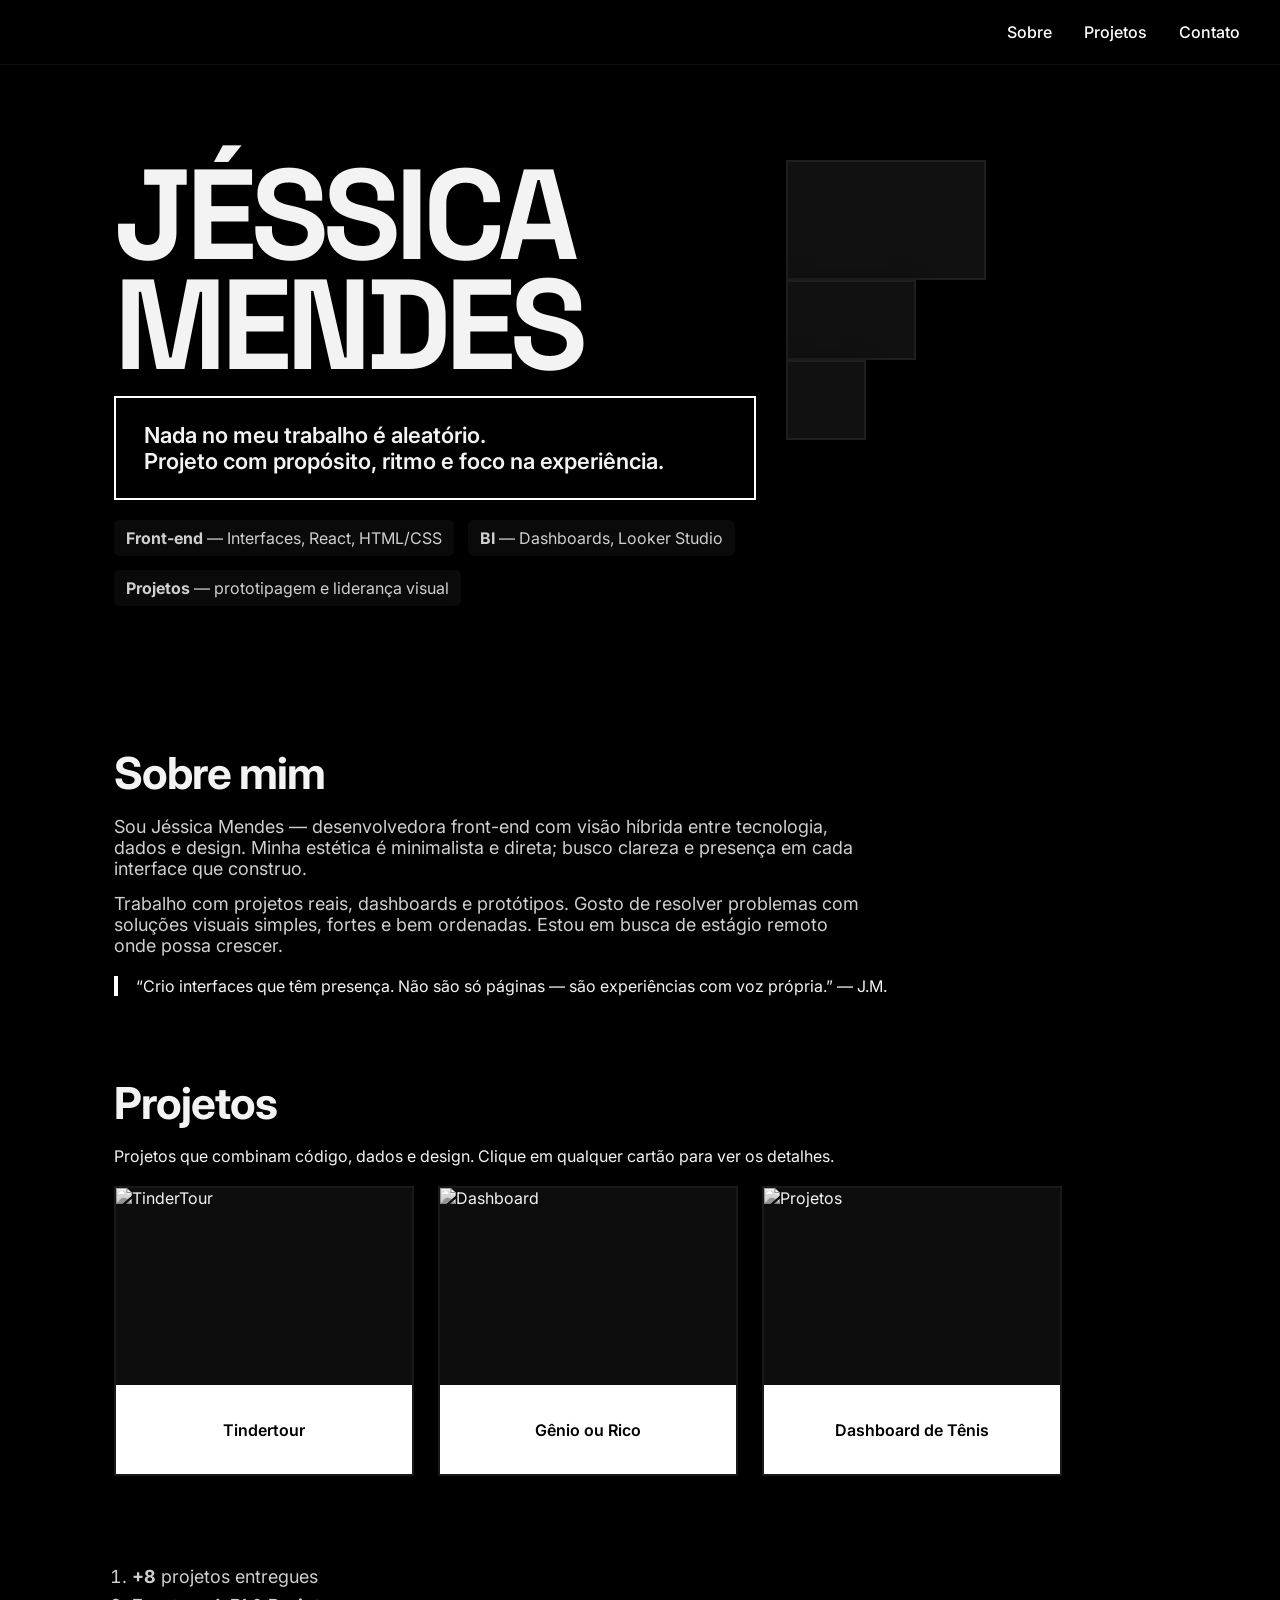
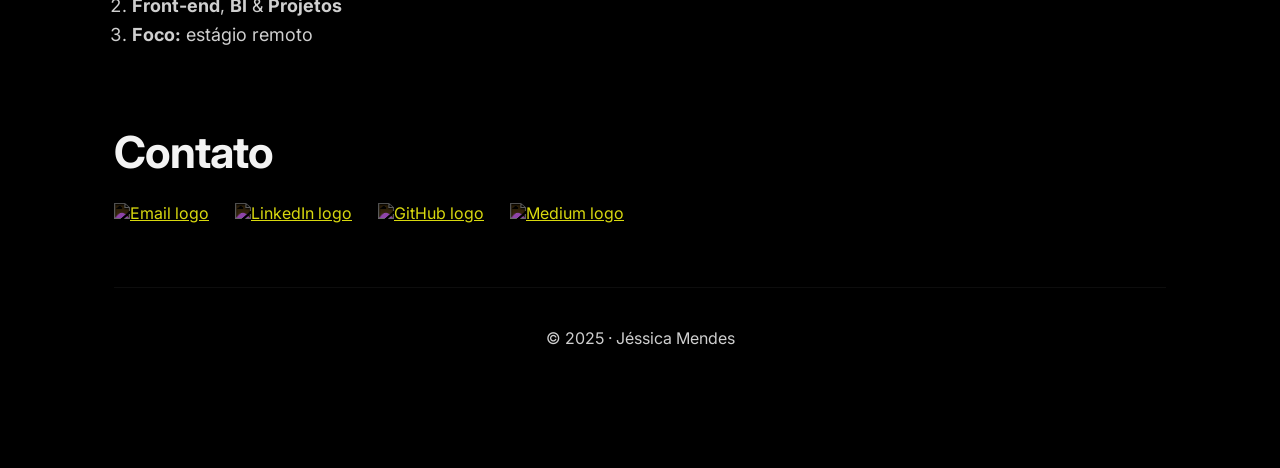
==== index.html @ 5c65467e "Adicionando pasta a um repositório vazio" ====
<!DOCTYPE html>
<html lang="pt-BR">
<head>
  <meta charset="utf-8" />
  <meta name="viewport" content="width=device-width,initial-scale=1" />
  <title>Jéssica Mendes — Portfólio</title>

  <!-- Fonts -->
  <link href="https://fonts.googleapis.com/css2?family=Space+Grotesk:wght@400;600;700&family=Inter:wght@300;400;500&display=swap" rel="stylesheet">

  <!-- Styles -->
  <link rel="stylesheet" href="styles.css" />
</head>
<body>
  <!-- NAVBAR -->
  <nav class="navbar">
    <a href="sobre.html">Sobre</a>
    <a href="projetos.html">Projetos</a>
    <a href="contato.html">Contato</a>
  </nav>

  <main class="container">

    <!-- HERO -->
    <header class="hero" id="hero">
      <div class="hero-grid">

        <div class="hero-left">
          <h1 class="hero-title">Jéssica<br>Mendes</h1>

          <div class="manifesto-box">
            Nada no meu trabalho é aleatório.<br>
            Projeto com propósito, ritmo e foco na experiência.
          </div>

          <ul class="highlights">
            <li><strong>Front-end</strong> — Interfaces, React, HTML/CSS</li>
            <li><strong>BI</strong> — Dashboards, Looker Studio</li>
            <li><strong>Projetos</strong> — prototipagem e liderança visual</li>
          </ul>
        </div>

        <div class="hero-right">
          <div class="square sq-lg"></div>
          <div class="square sq-md"></div>
          <div class="square sq-sm"></div>
        </div>

      </div>
    </header>

    <!-- SOBRE -->
    <section id="sobre" class="section">
      <h2 class="section-title">Sobre mim</h2>

      <p class="about-text">
        Sou Jéssica Mendes — desenvolvedora front-end com visão híbrida entre tecnologia, dados e design.
        Minha estética é minimalista e direta; busco clareza e presença em cada interface que construo.
      </p>

      <p class="about-text">
        Trabalho com projetos reais, dashboards e protótipos. Gosto de resolver problemas com soluções
        visuais simples, fortes e bem ordenadas. Estou em busca de estágio remoto onde possa crescer.
      </p>

      <div class="quote-box">
        “Crio interfaces que têm presença. Não são só páginas — são experiências com voz própria.” — J.M.
      </div>

      <div class="editorial-collage">
        <div class="shape shape-2"></div>
        <div class="stroke-horizontal"></div>
        <div class="shape shape-1"></div>
      </div>
    </section>

    <!-- PROJETOS -->
    <section id="projetos" class="section">
      <h2 class="section-title">Projetos</h2>

      <p class="section-description">
        Projetos que combinam código, dados e design. Clique em qualquer cartão para ver os detalhes.
      </p>

      <div class="cards-wrapper">

        <a href="tindertour.html" class="slide-card">
          <img src="https://images.passagensimperdiveis.com.br/wp-content/uploads/2025/01/21094614/blog_banner-1-3.png" alt="TinderTour">
          <div class="slide-title">Tindertour</div>
        </a>

        <article class="slide-card">
          <img src="https://admin.cnnbrasil.com.br/wp-content/uploads/sites/12/2025/09/" alt="Dashboard">
          <div class="slide-title">Gênio ou Rico</div>
        </article>

        <article class="slide-card">
          <img src="https://admin.cnnbrasil.com.br/wp-content/uploads/sites/12/2025/09/Djokovic-e-Alcaraz-e1756895047788.jpg?w=1200&h=900&crop=1" alt="Projetos">
          <div class="slide-title">Dashboard de Tênis</div>
        </article>

      </div>
    </section>

    <!-- DESTAQUES -->
    <section class="section highlights-numbers">
      <ol>
        <li><strong>+8</strong> projetos entregues</li>
        <li><strong>Front-end</strong>, <strong>BI</strong> & <strong>Projetos</strong></li>
        <li><strong>Foco:</strong> estágio remoto</li>
      </ol>
    </section>

    <!-- CONTATO -->
    <section id="contato" class="section contact-section">
      <h2 class="section-title">Contato</h2>

      <div class="contact-icons">

        <a href="mailto:jessicamendesdelima09@gmail.com" class="icon-link" aria-label="Email">
          <img src="https://cdn.jsdelivr.net/npm/simple-icons@v9/icons/maildotru.svg" alt="Email logo">
        </a>

        <a href="https://www.linkedin.com/in/jéssica-mendes-de-lima-079778274/" class="icon-link" target="_blank" aria-label="LinkedIn">
          <img src="https://cdn.jsdelivr.net/npm/simple-icons@v9/icons/linkedin.svg" alt="LinkedIn logo">
        </a>

        <a href="https://github.com/jhesslima" class="icon-link" target="_blank" aria-label="GitHub">
          <img src="https://cdn.jsdelivr.net/npm/simple-icons@v9/icons/github.svg" alt="GitHub logo">
        </a>

        <a href="https://medium.com" class="icon-link" target="_blank" aria-label="Medium">
          <img src="https://cdn.jsdelivr.net/npm/simple-icons@v9/icons/medium.svg" alt="Medium logo">
        </a>

      </div>
    </section>


    <footer class="footer">© 2025 · Jéssica Mendes</footer>

  </main>

  <script src="script.js"></script>
</body>
</html>
---- styles.css ----
* {
  margin: 0;
  padding: 0;
  box-sizing: border-box;
}

:root {
  --bg: #000;
  --text: #f3f3f3;
  --muted: #cfcfcf;
  --accent: #fff;
}

body {
  background: var(--bg);
  color: var(--text);
  font-family: 'Inter', sans-serif;
  -webkit-font-smoothing: antialiased;
}

/* NAVBAR */
.navbar {
  position: fixed;
  top: 0;
  width: 100%;
  padding: 22px 40px;
  display: flex;
  justify-content: flex-end;
  gap: 32px;
  background: rgba(0, 0, 0, 0.6);
  border-bottom: 1px solid rgba(255, 255, 255, 0.05);
  backdrop-filter: blur(6px);
  z-index: 50;
}

.navbar a {
  color: var(--accent);
  text-decoration: none;
  font-weight: 500;
}

/* CONTAINER */
.container {
  max-width: 1100px;
  margin: 0 auto;
  padding: 160px 24px 80px;
  position: relative;
}

/* HERO */
.hero {
  position: relative;
  padding-bottom: 60px;
}

/* textura suave usando sua imagem */
.hero::before {
  content: "";
  position: absolute;
  inset: 0;
  height: 450px;
  background-image: url("IMG-20241107-WA0014.jpg");
  background-size: cover;
  background-position: center;
  opacity: 0.07;
  z-index: 0;
  pointer-events: none;
}

.hero-grid {
  display: grid;
  grid-template-columns: 1fr 380px;
  gap: 30px;
  position: relative;
  z-index: 2;
}

/* TÍTULO */
.hero-title {
  font-family: 'Space Grotesk', sans-serif;
  font-size: 128px;
  font-weight: 700;
  line-height: 0.86;
  letter-spacing: -6px;
  text-transform: uppercase;
}

/* MANIFESTO */
.manifesto-box {
  border: 2px solid var(--accent);
  padding: 24px 28px;
  margin-top: 16px;
  font-size: 22px;
  font-weight: 600;
}

/* HIGHLIGHTS */
.highlights {
  margin-top: 20px;
  list-style: none;
  display: flex;
  flex-wrap: wrap;
  gap: 14px;
}

.highlights li {
  background: rgba(255, 255, 255, 0.04);
  padding: 8px 12px;
  border-radius: 6px;
  color: var(--muted);
}

/* QUADRADOS */
.square {
  background: #111;
  border: 2px solid rgba(255, 255, 255, 0.06);
  box-shadow: 0 4px 18px rgba(0, 0, 0, 0.5);
}

.sq-lg { width: 200px; height: 120px; }
.sq-md { width: 130px; height: 80px; }
.sq-sm { width: 80px;  height: 80px; }

/* SOBRE */
.section {
  margin-top: 80px;
}

.section-title {
  font-size: 44px;
  letter-spacing: -1px;
  margin-bottom: 16px;
}

.about-text {
  font-size: 18px;
  color: var(--muted);
  max-width: 760px;
  margin-bottom: 14px;
}

.quote-box {
  margin-top: 20px;
  padding-left: 18px;
  border-left: 4px solid var(--accent);
}

/* PROJETOS */
.cards-wrapper {
  display: flex;
  gap: 24px;
  overflow-x: auto;
  padding-bottom: 10px;
  padding-top: 20px;
}

.slide-card {
  width: 300px;
  height: 290px;
  display: flex;
  flex-direction: column;
  background: #0d0d0d;
  border: 2px solid rgba(255, 255, 255, 0.05);
  overflow: hidden;
  transition: 0.3s ease;
  cursor: pointer;
}

a.slide-card {
  text-decoration: none;
  color: inherit;
}

/* Estado normal: imagens em preto e branco */
.slide-card img {
  width: 100%;
  height: 200px;
  object-fit: cover;
  filter: grayscale(100%);
  transition: filter 0.35s ease, transform 0.35s ease;
}

/* No hover: volta à cor original */
.slide-card:hover img {
  filter: grayscale(0%);
}

.slide-title {
  height: 90px;
  display: flex;
  justify-content: center;
  align-items: center;
  background: #fff;
  color: #000;
  font-weight: 600;
  font-size: 16px;
  text-align: center;
  padding: 0 16px;
}

/* efeito blur nos outros cards */
.cards-wrapper:hover .slide-card:not(:hover) {
  filter: blur(2px) brightness(0.7);
}

/* DESTAQUES ENUMERADOS */
.highlights-numbers ol {
  margin-left: 18px;
  color: var(--muted);
  font-size: 18px;
}

.highlights-numbers li {
  margin-bottom: 8px;
}

/* ---- CONTATO COM ÍCONES PB ---- */

.contact-section {
  margin-top: 80px;
}

.contact-icons {
  display: flex;
  gap: 26px;
  margin-top: 24px;
}

.icon-link img {
  width: 26px;
  height: 26px;
  filter: invert(1); /* transforma preto em branco */
  opacity: 0.85;
  transition: 0.25s ease;
}

.icon-link:hover img {
  opacity: 1;
  transform: scale(1.12);
}

/* FOOTER */
.footer {
  margin-top: 64px;
  padding-top: 40px;
  padding-bottom: 40px;
  text-align: center;
  border-top: 1px solid rgba(255, 255, 255, 0.05);
  color: var(--muted);
}
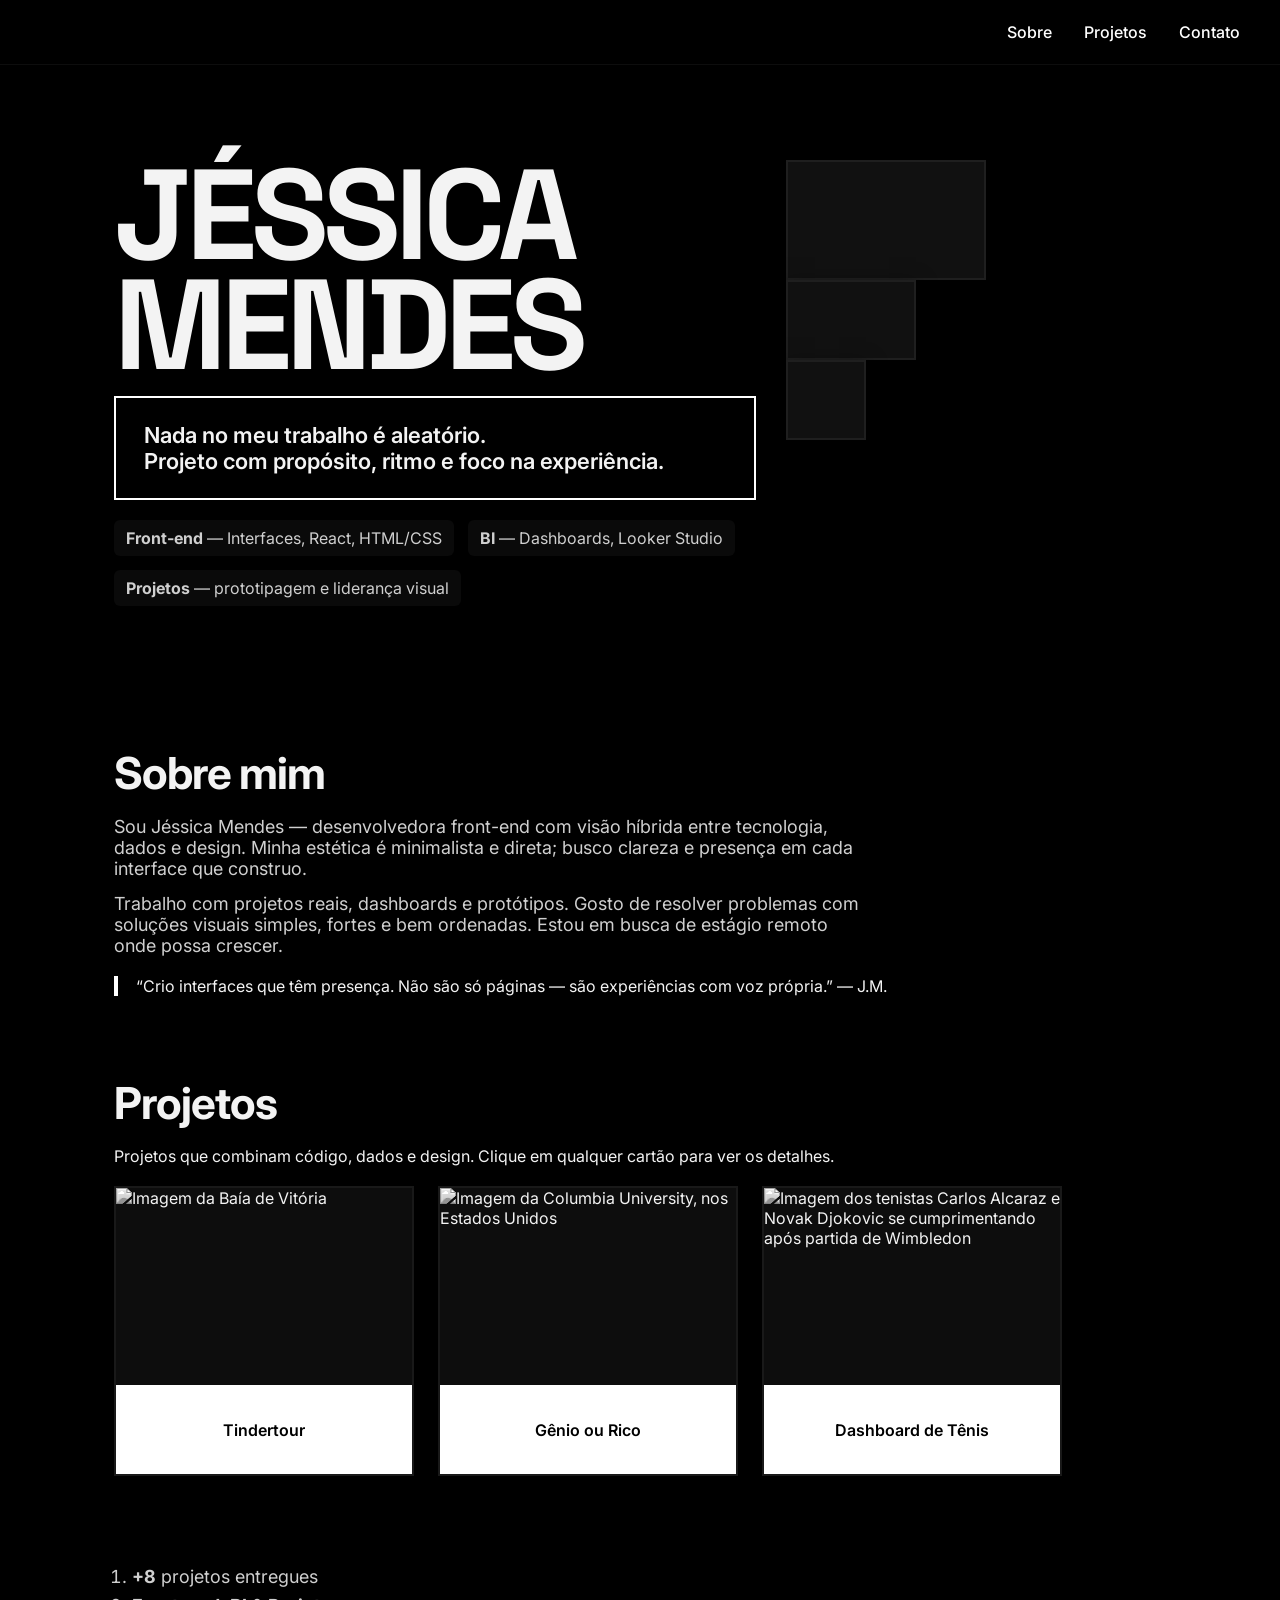
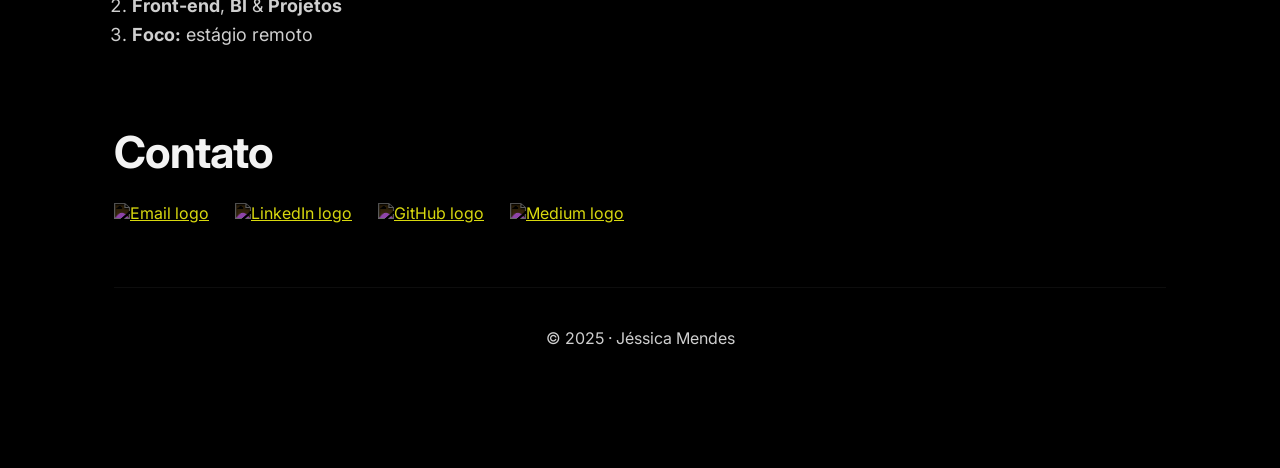
==== commit a758a795: "feat: atualizando página Sobre com novas seções" ====
--- a/index.html
+++ b/index.html
@@ -85,17 +85,17 @@
       <div class="cards-wrapper">
 
         <a href="tindertour.html" class="slide-card">
-          <img src="https://images.passagensimperdiveis.com.br/wp-content/uploads/2025/01/21094614/blog_banner-1-3.png" alt="TinderTour">
+          <img src="https://images.passagensimperdiveis.com.br/wp-content/uploads/2025/01/21094614/blog_banner-1-3.png" alt="Imagem da Baía de Vitória">
           <div class="slide-title">Tindertour</div>
         </a>
 
         <article class="slide-card">
-          <img src="https://admin.cnnbrasil.com.br/wp-content/uploads/sites/12/2025/09/" alt="Dashboard">
+          <img src="https://i.pinimg.com/originals/21/91/06/2191066630d3f180e0dc73d3888eaa71.jpg" alt="Imagem da Columbia University, nos Estados Unidos">
           <div class="slide-title">Gênio ou Rico</div>
         </article>
 
         <article class="slide-card">
-          <img src="https://admin.cnnbrasil.com.br/wp-content/uploads/sites/12/2025/09/Djokovic-e-Alcaraz-e1756895047788.jpg?w=1200&h=900&crop=1" alt="Projetos">
+          <img src="https://admin.cnnbrasil.com.br/wp-content/uploads/sites/12/2025/09/Djokovic-e-Alcaraz-e1756895047788.jpg?w=1200&h=900&crop=1" alt="Imagem dos tenistas Carlos Alcaraz e Novak Djokovic se cumprimentando após partida de Wimbledon">
           <div class="slide-title">Dashboard de Tênis</div>
         </article>
 
@@ -129,7 +129,7 @@
           <img src="https://cdn.jsdelivr.net/npm/simple-icons@v9/icons/github.svg" alt="GitHub logo">
         </a>
 
-        <a href="https://medium.com" class="icon-link" target="_blank" aria-label="Medium">
+        <a href="https://medium.com/@jhesslima" class="icon-link" target="_blank" aria-label="Medium">
           <img src="https://cdn.jsdelivr.net/npm/simple-icons@v9/icons/medium.svg" alt="Medium logo">
         </a>
 
--- a/styles.css
+++ b/styles.css
@@ -145,6 +145,124 @@
   border-left: 4px solid var(--accent);
 }
 
+/* === TRÍPTICO ALUMNI — versão minimalista === */
+
+.alumni-section {
+  margin-top: 70px;
+}
+
+.alumni-grid {
+  display: grid;
+  grid-template-columns: repeat(3, 1fr);
+  gap: 36px;
+  margin-top: 40px;
+}
+
+.alumni-card {
+  text-decoration: none;
+  padding: 32px 20px;
+  color: #fff;
+  border: 2px solid transparent; /* invisível */
+  transition: border-color 0.35s ease;
+  display: flex;
+  flex-direction: column;
+}
+
+.alumni-card:hover {
+  border-color: #ffffff;
+}
+
+.alumni-name {
+  font-family: 'Space Grotesk', sans-serif;
+  font-size: 22px;
+  font-weight: 600;
+  letter-spacing: -1px;
+  color: #ffffff;
+}
+
+.alumni-year {
+  font-family: 'Inter', sans-serif;
+  font-size: 14px;
+  opacity: 0.55;
+  margin-top: 14px;
+  text-transform: uppercase;
+  color: #ffffff;
+}
+
+/* === UNIVERSIDADES — logos minimalistas === */
+
+.universities-section {
+  margin: 120px auto;
+  text-align: center;
+  width: 100%;
+  max-width: 1200px;
+  padding: 0 20px;
+  position: relative;
+  z-index: 3;
+}
+
+.universities-grid {
+  display: flex;
+  justify-content: center;
+  align-items: center;
+  gap: 60px;
+  flex-wrap: nowrap;
+  margin: 80px auto;
+  overflow: visible;
+}
+
+.university-card {
+  width: 140px;
+  height: auto;
+  display: flex;
+  justify-content: center;
+  align-items: center;
+  opacity: 0.7;
+  filter: grayscale(1);
+  transition: opacity .3s ease, filter .3s ease, transform .3s ease;
+  cursor: default;
+}
+
+.university-card:hover {
+  opacity: 1;
+  filter: grayscale(0);
+}
+
+.uni-img {
+  width: 100px;
+  height: auto;
+  object-fit: contain;
+  image-rendering: auto;
+}
+
+.universities-section,
+.universities-grid,
+.university-card,
+.uni-img {
+  position: relative !important;
+  z-index: 999 !important;
+}
+
+.universities-text {
+  margin-top: 50px;
+  font-family: 'Inter', sans-serif;
+  font-size: 18px;
+  color: #ffffff;
+  opacity: 0;
+  transform: translateY(20px);
+  transition: opacity 0.5s ease, transform 0.5s ease;
+}
+
+.universities-text.visible {
+  opacity: 1;
+  transform: translateY(0);
+}
+
+.big-richmond .uni-img {
+  width: 180px;
+  transform: scale(1.2);
+}
+
 /* PROJETOS */
 .cards-wrapper {
   display: flex;
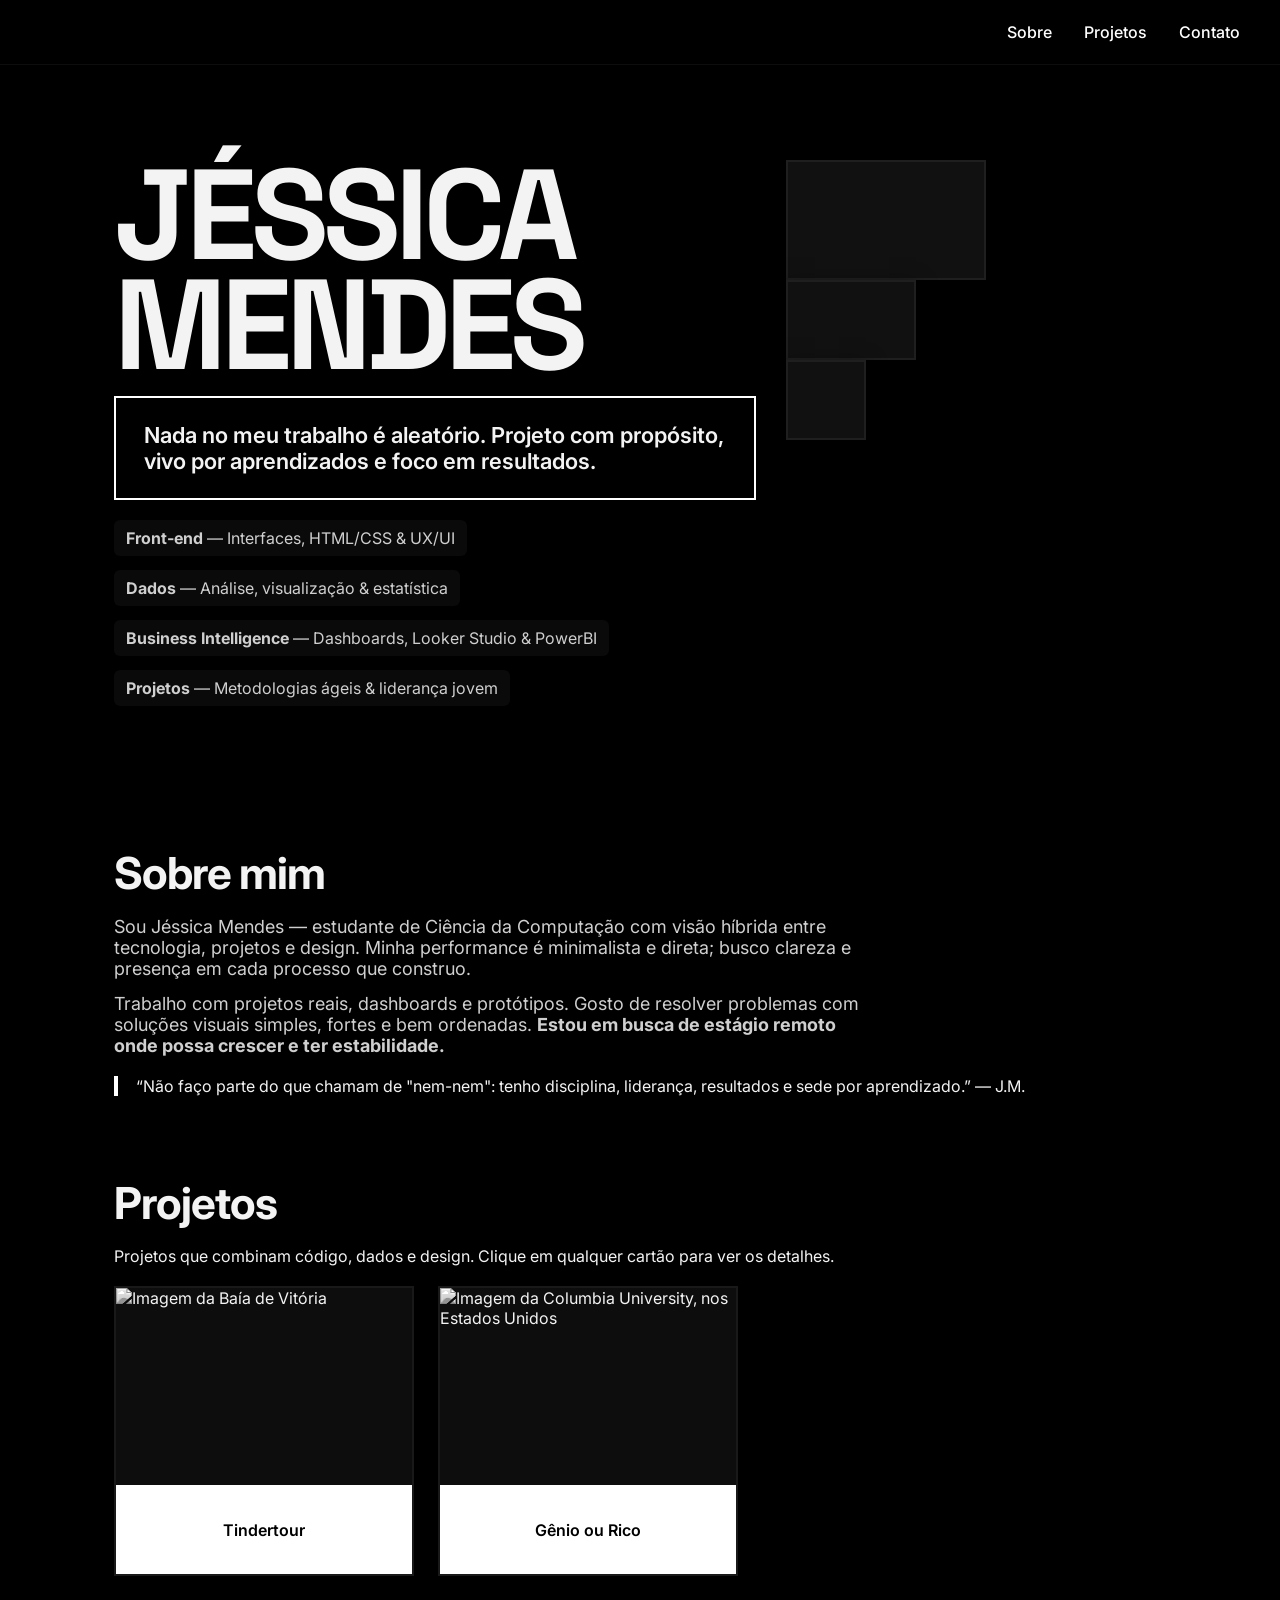
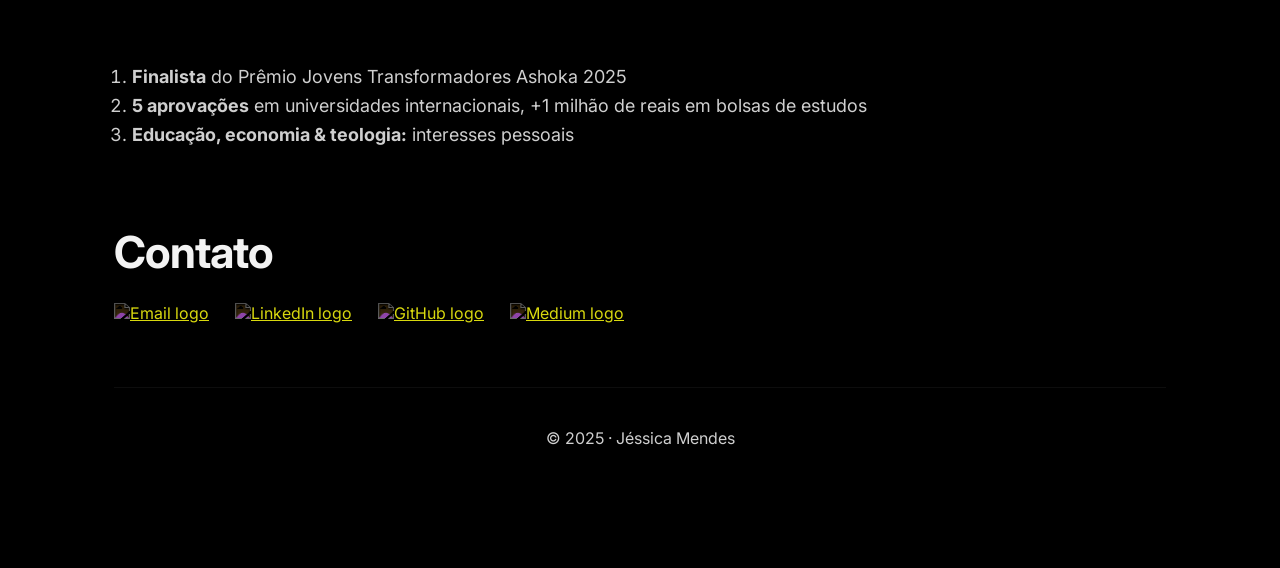
==== commit f8630368: "fix: corrigindo hover dos cards and update: apagando página de contato e acrescentando scroll" ====
--- a/index.html
+++ b/index.html
@@ -16,7 +16,7 @@
   <nav class="navbar">
     <a href="sobre.html">Sobre</a>
     <a href="projetos.html">Projetos</a>
-    <a href="contato.html">Contato</a>
+    <a href="#contato">Contato</a>
   </nav>
 
   <main class="container">
@@ -29,14 +29,14 @@
           <h1 class="hero-title">Jéssica<br>Mendes</h1>
 
           <div class="manifesto-box">
-            Nada no meu trabalho é aleatório.<br>
-            Projeto com propósito, ritmo e foco na experiência.
+            Nada no meu trabalho é aleatório. Projeto com propósito, vivo por aprendizados e foco em resultados.
           </div>
 
           <ul class="highlights">
-            <li><strong>Front-end</strong> — Interfaces, React, HTML/CSS</li>
-            <li><strong>BI</strong> — Dashboards, Looker Studio</li>
-            <li><strong>Projetos</strong> — prototipagem e liderança visual</li>
+            <li><strong>Front-end</strong> — Interfaces, HTML/CSS & UX/UI</li>
+            <li><strong>Dados</strong> — Análise, visualização & estatística</li>
+            <li><strong>Business Intelligence</strong> — Dashboards, Looker Studio & PowerBI</li>
+            <li><strong>Projetos</strong> — Metodologias ágeis & liderança jovem</li>
           </ul>
         </div>
 
@@ -54,17 +54,17 @@
       <h2 class="section-title">Sobre mim</h2>
 
       <p class="about-text">
-        Sou Jéssica Mendes — desenvolvedora front-end com visão híbrida entre tecnologia, dados e design.
-        Minha estética é minimalista e direta; busco clareza e presença em cada interface que construo.
+        Sou Jéssica Mendes — estudante de Ciência da Computação com visão híbrida entre tecnologia, projetos e design.
+        Minha performance é minimalista e direta; busco clareza e presença em cada processo que construo.
       </p>
 
       <p class="about-text">
         Trabalho com projetos reais, dashboards e protótipos. Gosto de resolver problemas com soluções
-        visuais simples, fortes e bem ordenadas. Estou em busca de estágio remoto onde possa crescer.
+        visuais simples, fortes e bem ordenadas. <strong>Estou em busca de estágio remoto onde possa crescer e ter estabilidade.</strong>
       </p>
 
       <div class="quote-box">
-        “Crio interfaces que têm presença. Não são só páginas — são experiências com voz própria.” — J.M.
+        “Não faço parte do que chamam de "nem-nem": tenho disciplina, liderança, resultados e sede por aprendizado.” — J.M.
       </div>
 
       <div class="editorial-collage">
@@ -84,20 +84,20 @@
 
       <div class="cards-wrapper">
 
-        <a href="tindertour.html" class="slide-card">
+        <a href="tindertour.html" class="slide-card" data-card>
           <img src="https://images.passagensimperdiveis.com.br/wp-content/uploads/2025/01/21094614/blog_banner-1-3.png" alt="Imagem da Baía de Vitória">
           <div class="slide-title">Tindertour</div>
         </a>
 
-        <article class="slide-card">
+        <article class="slide-card" data-card>
           <img src="https://i.pinimg.com/originals/21/91/06/2191066630d3f180e0dc73d3888eaa71.jpg" alt="Imagem da Columbia University, nos Estados Unidos">
           <div class="slide-title">Gênio ou Rico</div>
         </article>
 
-        <article class="slide-card">
+        <!-- <article class="slide-card">
           <img src="https://admin.cnnbrasil.com.br/wp-content/uploads/sites/12/2025/09/Djokovic-e-Alcaraz-e1756895047788.jpg?w=1200&h=900&crop=1" alt="Imagem dos tenistas Carlos Alcaraz e Novak Djokovic se cumprimentando após partida de Wimbledon">
           <div class="slide-title">Dashboard de Tênis</div>
-        </article>
+        </article> -->
 
       </div>
     </section>
@@ -105,9 +105,9 @@
     <!-- DESTAQUES -->
     <section class="section highlights-numbers">
       <ol>
-        <li><strong>+8</strong> projetos entregues</li>
-        <li><strong>Front-end</strong>, <strong>BI</strong> & <strong>Projetos</strong></li>
-        <li><strong>Foco:</strong> estágio remoto</li>
+        <li><strong>Finalista</strong> do Prêmio Jovens Transformadores Ashoka 2025</li>
+        <li><strong>5 aprovações</strong> em universidades internacionais, +1 milhão de reais em bolsas de estudos</li>
+        <li><strong>Educação, economia & teologia:</strong> interesses pessoais</li>
       </ol>
     </section>
 
--- a/styles.css
+++ b/styles.css
@@ -9,6 +9,10 @@
   --text: #f3f3f3;
   --muted: #cfcfcf;
   --accent: #fff;
+}
+
+html {
+  scroll-behavior: smooth;
 }
 
 body {
@@ -145,7 +149,110 @@
   border-left: 4px solid var(--accent);
 }
 
-/* === TRÍPTICO ALUMNI — versão minimalista === */
+/* PROJETOS */
+.cards-wrapper {
+  display: flex;
+  gap: 24px;
+  overflow-x: auto;
+  padding-bottom: 10px;
+  padding-top: 20px;
+}
+
+.slide-card {
+  width: 300px;
+  height: 290px;
+  display: flex;
+  flex-direction: column;
+  background: #0d0d0d;
+  border: 2px solid rgba(255, 255, 255, 0.05);
+  overflow: hidden;
+  transition: filter 0.3s ease;
+  cursor: pointer;
+}
+
+.slide-card.blur {
+  filter: blur(2px) brightness(0.7);
+}
+
+a.slide-card {
+  text-decoration: none;
+  color: inherit;
+}
+
+/* Estado normal: imagens em preto e branco */
+.slide-card img {
+  width: 100%;
+  height: 200px;
+  object-fit: cover;
+  filter: grayscale(100%);
+  transition: filter 0.35s ease, transform 0.35s ease;
+}
+
+/* No hover: volta à cor original */
+.slide-card:hover img {
+  filter: grayscale(0%);
+}
+
+.slide-title {
+  height: 90px;
+  display: flex;
+  justify-content: center;
+  align-items: center;
+  background: #fff;
+  color: #000;
+  font-weight: 600;
+  font-size: 16px;
+  text-align: center;
+  padding: 0 16px;
+}
+
+/* DESTAQUES ENUMERADOS */
+.highlights-numbers ol {
+  margin-left: 18px;
+  color: var(--muted);
+  font-size: 18px;
+}
+
+.highlights-numbers li {
+  margin-bottom: 8px;
+}
+
+/* ---- CONTATO COM ÍCONES PB ---- */
+
+.contact-section {
+  margin-top: 80px;
+}
+
+.contact-icons {
+  display: flex;
+  gap: 26px;
+  margin-top: 24px;
+}
+
+.icon-link img {
+  width: 26px;
+  height: 26px;
+  filter: invert(1); /* transforma preto em branco */
+  opacity: 0.85;
+  transition: 0.25s ease;
+}
+
+.icon-link:hover img {
+  opacity: 1;
+  transform: scale(1.12);
+}
+
+/* FOOTER */
+.footer {
+  margin-top: 64px;
+  padding-top: 40px;
+  padding-bottom: 40px;
+  text-align: center;
+  border-top: 1px solid rgba(255, 255, 255, 0.05);
+  color: var(--muted);
+}
+
+/* PÁGINA SOBRE  === TRÍPTICO ALUMNI — versão minimalista === */
 
 .alumni-section {
   margin-top: 70px;
@@ -263,106 +370,4 @@
   transform: scale(1.2);
 }
 
-/* PROJETOS */
-.cards-wrapper {
-  display: flex;
-  gap: 24px;
-  overflow-x: auto;
-  padding-bottom: 10px;
-  padding-top: 20px;
-}
-
-.slide-card {
-  width: 300px;
-  height: 290px;
-  display: flex;
-  flex-direction: column;
-  background: #0d0d0d;
-  border: 2px solid rgba(255, 255, 255, 0.05);
-  overflow: hidden;
-  transition: 0.3s ease;
-  cursor: pointer;
-}
-
-a.slide-card {
-  text-decoration: none;
-  color: inherit;
-}
-
-/* Estado normal: imagens em preto e branco */
-.slide-card img {
-  width: 100%;
-  height: 200px;
-  object-fit: cover;
-  filter: grayscale(100%);
-  transition: filter 0.35s ease, transform 0.35s ease;
-}
-
-/* No hover: volta à cor original */
-.slide-card:hover img {
-  filter: grayscale(0%);
-}
-
-.slide-title {
-  height: 90px;
-  display: flex;
-  justify-content: center;
-  align-items: center;
-  background: #fff;
-  color: #000;
-  font-weight: 600;
-  font-size: 16px;
-  text-align: center;
-  padding: 0 16px;
-}
-
-/* efeito blur nos outros cards */
-.cards-wrapper:hover .slide-card:not(:hover) {
-  filter: blur(2px) brightness(0.7);
-}
-
-/* DESTAQUES ENUMERADOS */
-.highlights-numbers ol {
-  margin-left: 18px;
-  color: var(--muted);
-  font-size: 18px;
-}
-
-.highlights-numbers li {
-  margin-bottom: 8px;
-}
-
-/* ---- CONTATO COM ÍCONES PB ---- */
-
-.contact-section {
-  margin-top: 80px;
-}
-
-.contact-icons {
-  display: flex;
-  gap: 26px;
-  margin-top: 24px;
-}
-
-.icon-link img {
-  width: 26px;
-  height: 26px;
-  filter: invert(1); /* transforma preto em branco */
-  opacity: 0.85;
-  transition: 0.25s ease;
-}
-
-.icon-link:hover img {
-  opacity: 1;
-  transform: scale(1.12);
-}
-
-/* FOOTER */
-.footer {
-  margin-top: 64px;
-  padding-top: 40px;
-  padding-bottom: 40px;
-  text-align: center;
-  border-top: 1px solid rgba(255, 255, 255, 0.05);
-  color: var(--muted);
-}+/* FIM DA PÁGINA SOBRE */
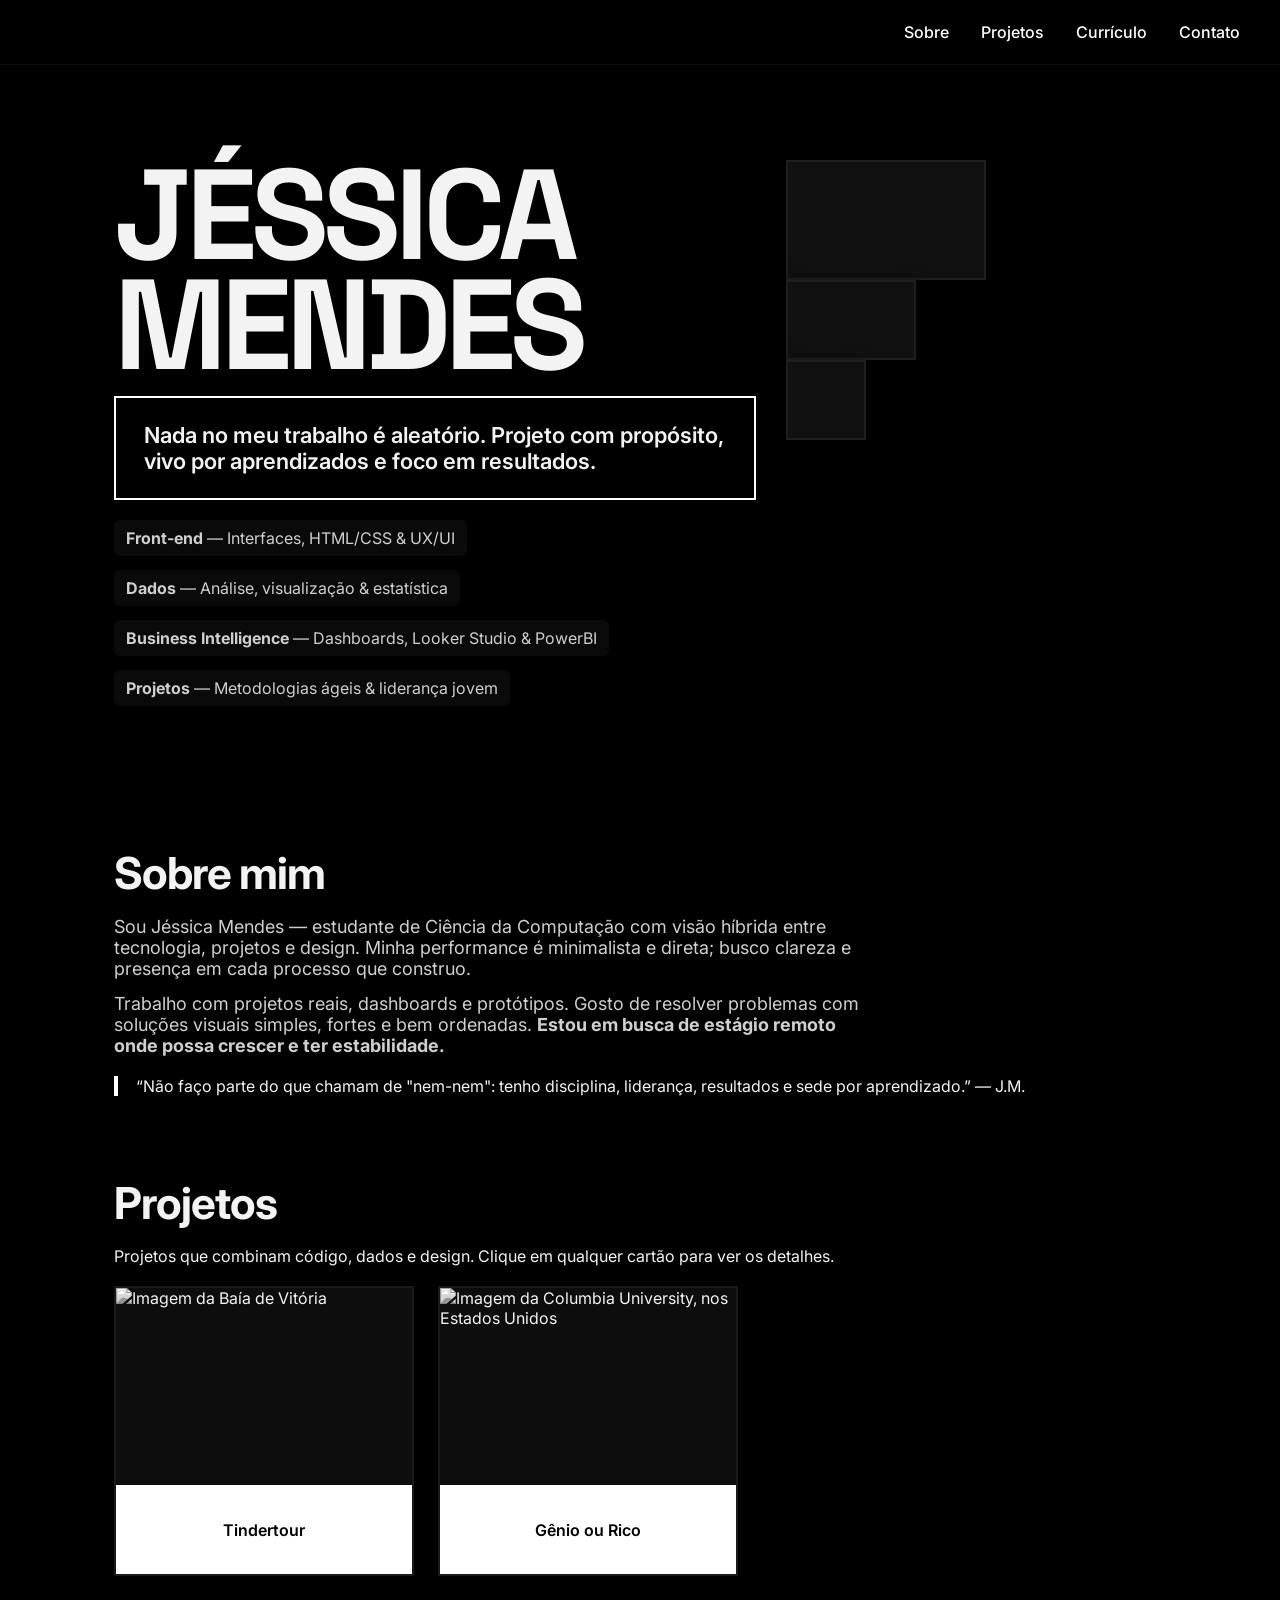
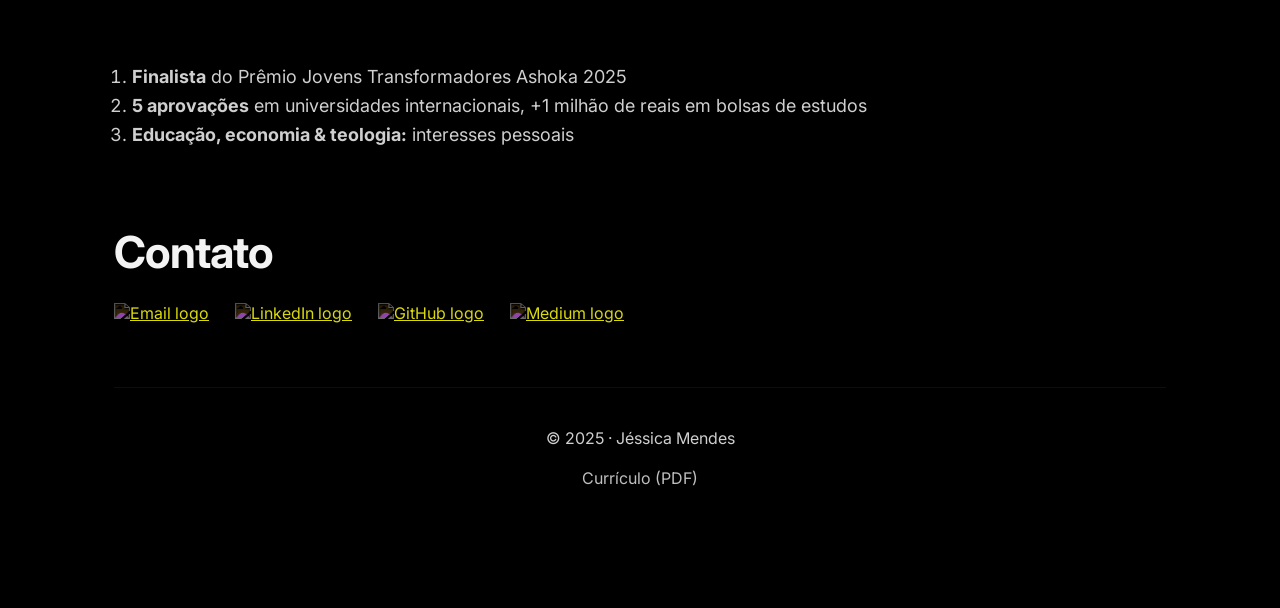
==== commit 4037118e: "update: atualizando footer e adicionando alert em cards" ====
--- a/index.html
+++ b/index.html
@@ -16,6 +16,7 @@
   <nav class="navbar">
     <a href="sobre.html">Sobre</a>
     <a href="projetos.html">Projetos</a>
+    <a href="docs/Jéssica Mendes - Currículo.pdf" target="_blank" rel="noopener">Currículo</a>
     <a href="#contato">Contato</a>
   </nav>
 
@@ -89,7 +90,7 @@
           <div class="slide-title">Tindertour</div>
         </a>
 
-        <article class="slide-card" data-card>
+        <article class="slide-card" data-card data-wip>
           <img src="https://i.pinimg.com/originals/21/91/06/2191066630d3f180e0dc73d3888eaa71.jpg" alt="Imagem da Columbia University, nos Estados Unidos">
           <div class="slide-title">Gênio ou Rico</div>
         </article>
@@ -101,6 +102,16 @@
 
       </div>
     </section>
+
+    <div class="modal-overlay" id="modal">
+      <div class="modal-box">
+        <button class="modal-close" id="modalClose">×</button>
+
+        <p class="modal-text">
+          Este projeto ainda está em andamento.
+        </p>
+      </div>
+    </div>
 
     <!-- DESTAQUES -->
     <section class="section highlights-numbers">
@@ -137,7 +148,10 @@
     </section>
 
 
-    <footer class="footer">© 2025 · Jéssica Mendes</footer>
+    <footer class="footer">
+      © 2025 · Jéssica Mendes <br> <br>
+      <a class="btn-footer" href="docs/Jéssica Mendes - Currículo.pdf" target="_blank" rel="noopener">Currículo (PDF)</a>
+    </footer>
 
   </main>
 
--- a/styles.css
+++ b/styles.css
@@ -252,6 +252,70 @@
   color: var(--muted);
 }
 
+.btn-footer {
+  text-align: center;
+  justify-content: center;
+  text-decoration: none;
+  color:rgba(255, 255, 255, 0.75);
+  align-items: center;
+}
+
+/* =============================
+   MODAL — PROJETO EM ANDAMENTO
+   ============================= */
+
+.modal-overlay {
+  position: fixed;
+  inset: 0;
+  background: rgba(0, 0, 0, 0.75);
+  display: flex;
+  justify-content: center;
+  align-items: center;
+  z-index: 999;
+  opacity: 0;
+  pointer-events: none;
+  transition: opacity 0.3s ease;
+}
+
+.modal-overlay.active {
+  opacity: 1;
+  pointer-events: all;
+}
+
+.modal-box {
+  background: #000;
+  border: 1px solid #fff;
+  padding: 40px 48px;
+  max-width: 420px;
+  width: 90%;
+  position: relative;
+  text-align: center;
+}
+
+.modal-text {
+  font-size: 20px;
+  line-height: 1.4;
+  color: #eaeaea;
+  letter-spacing: -0.3px;
+}
+
+/* Botão fechar */
+.modal-close {
+  position: absolute;
+  top: 12px;
+  right: 16px;
+  background: none;
+  border: none;
+  color: #fff;
+  font-size: 28px;
+  cursor: pointer;
+  line-height: 1;
+}
+
+.modal-close:hover {
+  opacity: 0.7;
+}
+
 /* PÁGINA SOBRE  === TRÍPTICO ALUMNI — versão minimalista === */
 
 .alumni-section {
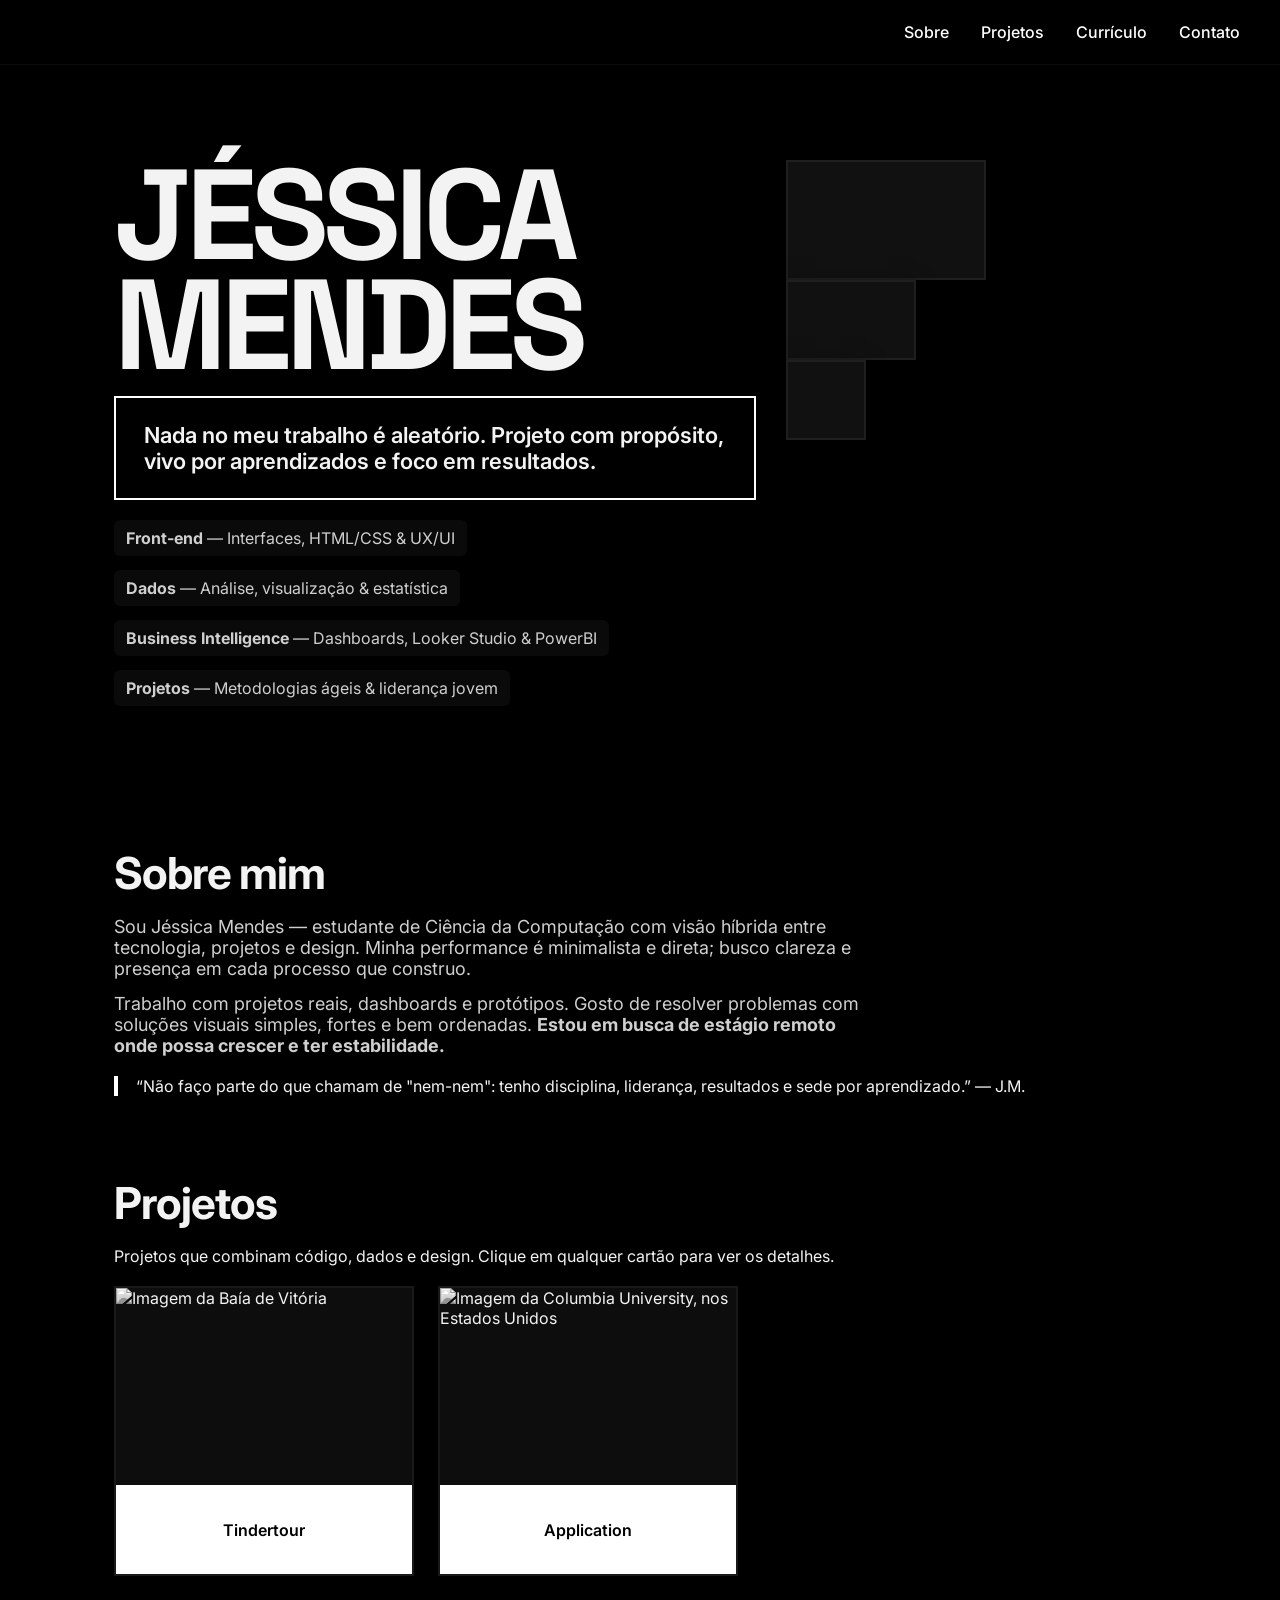
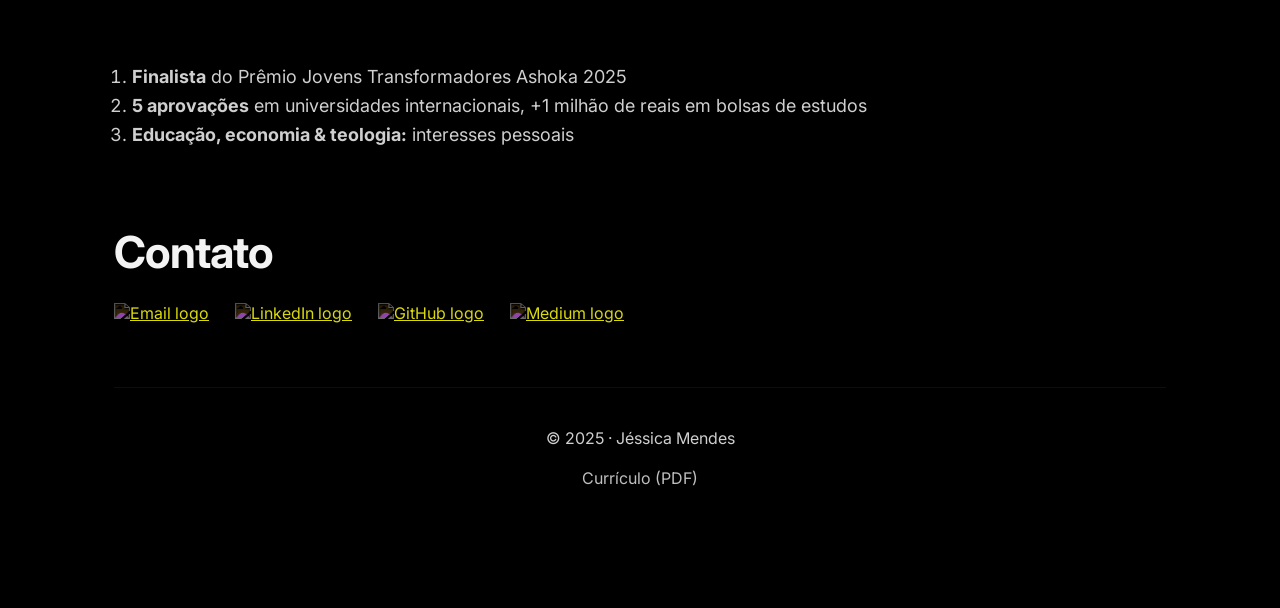
==== commit 9e8bf74b: "feat: adicionando card e página Application" ====
--- a/index.html
+++ b/index.html
@@ -90,12 +90,12 @@
           <div class="slide-title">Tindertour</div>
         </a>
 
-        <article class="slide-card" data-card data-wip>
+        <a href="application.html" class="slide-card" data-card>
           <img src="https://i.pinimg.com/originals/21/91/06/2191066630d3f180e0dc73d3888eaa71.jpg" alt="Imagem da Columbia University, nos Estados Unidos">
-          <div class="slide-title">Gênio ou Rico</div>
-        </article>
+          <div class="slide-title">Application</div>
+        </a>
 
-        <!-- <article class="slide-card">
+        <!-- <article class="slide-card" data-card data-wip>
           <img src="https://admin.cnnbrasil.com.br/wp-content/uploads/sites/12/2025/09/Djokovic-e-Alcaraz-e1756895047788.jpg?w=1200&h=900&crop=1" alt="Imagem dos tenistas Carlos Alcaraz e Novak Djokovic se cumprimentando após partida de Wimbledon">
           <div class="slide-title">Dashboard de Tênis</div>
         </article> -->
